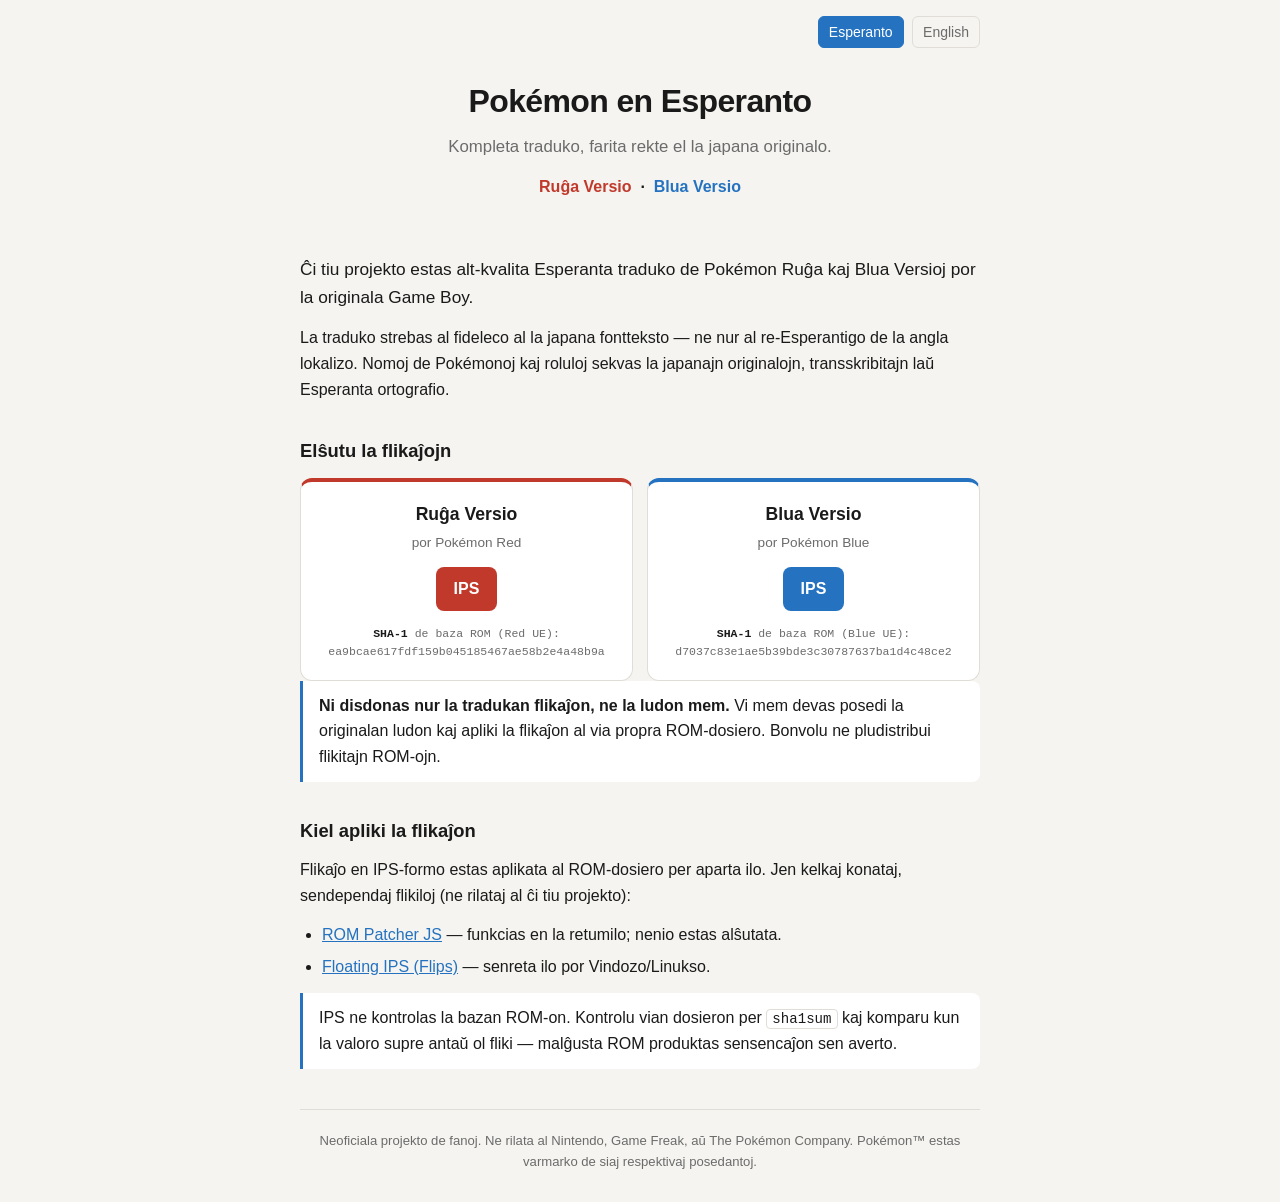
==== index.html @ 096b66b4 "Add files via upload" ====
<!DOCTYPE html>
<html lang="eo">
<head>
<meta charset="utf-8">
<meta name="viewport" content="width=device-width, initial-scale=1">
<title>Pokémon en Esperanto — Ruĝa &amp; Blua Versio</title>
<style>
  :root {
    --bg: #f5f4f0;
    --fg: #1a1a1a;
    --muted: #6b6b6b;
    --card: #ffffff;
    --border: #e0ddd6;
    --red: #c0392b;
    --blue: #2472c0;
    --accent: #2472c0;
  }
  @media (prefers-color-scheme: dark) {
    :root {
      --bg: #16171a;
      --fg: #e8e6e1;
      --muted: #9a978f;
      --card: #1f2125;
      --border: #33353b;
      --red: #e05b4c;
      --blue: #55a0e6;
    }
  }
  * { box-sizing: border-box; }
  html { -webkit-text-size-adjust: 100%; }
  body {
    margin: 0;
    font: 16px/1.6 -apple-system, BlinkMacSystemFont, "Segoe UI", Roboto, Helvetica, Arial, sans-serif;
    background: var(--bg);
    color: var(--fg);
  }
  .wrap { max-width: 720px; margin: 0 auto; padding: 0 20px; }
  a { color: var(--accent); }

  /* language toggle */
  .langbar { text-align: right; padding-top: 16px; }
  .langbar button {
    font: inherit; font-size: 14px; cursor: pointer;
    background: none; border: 1px solid var(--border); color: var(--muted);
    border-radius: 6px; padding: 4px 10px; margin-left: 4px;
  }
  .langbar button[aria-pressed="true"] {
    color: #fff; background: var(--accent); border-color: var(--accent);
  }
  body.lang-eo .en { display: none; }
  body.lang-en .eo { display: none; }

  header { text-align: center; padding: 28px 0 8px; }
  h1 { font-size: 2rem; margin: 0 0 6px; letter-spacing: -0.02em; }
  .tagline { color: var(--muted); font-size: 1.05rem; margin: 0; }
  .versions {
    display: inline-block; margin-top: 14px; font-weight: 600;
  }
  .versions .r { color: var(--red); }
  .versions .b { color: var(--blue); }

  section { margin: 34px 0; }
  h2 { font-size: 1.15rem; margin: 0 0 12px; }
  p { margin: 0 0 14px; }
  .lead { font-size: 1.08rem; }

  /* download cards */
  .downloads { display: grid; gap: 14px; grid-template-columns: 1fr 1fr; }
  @media (max-width: 520px) { .downloads { grid-template-columns: 1fr; } }
  .card {
    border: 1px solid var(--border); background: var(--card);
    border-radius: 12px; padding: 18px; text-align: center;
  }
  .card.red { border-top: 4px solid var(--red); }
  .card.blue { border-top: 4px solid var(--blue); }
  .card h3 { margin: 0 0 4px; font-size: 1.1rem; }
  .card .sub { color: var(--muted); font-size: 0.85rem; margin: 0 0 14px; }
  .dl {
    display: inline-block; text-decoration: none; font-weight: 600;
    color: #fff; border-radius: 8px; padding: 9px 18px;
  }
  .card.red .dl { background: var(--red); }
  .card.blue .dl { background: var(--blue); }
  .hash {
    display: block; margin-top: 14px; font-size: 0.72rem; color: var(--muted);
    word-break: break-all; font-family: ui-monospace, SFMono-Regular, Menlo, monospace;
  }
  .hash b { color: var(--fg); font-weight: 600; }

  ol, ul { margin: 0 0 14px; padding-left: 22px; }
  li { margin-bottom: 6px; }
  code {
    font-family: ui-monospace, SFMono-Regular, Menlo, monospace;
    font-size: 0.88em; background: var(--card);
    border: 1px solid var(--border); border-radius: 4px; padding: 1px 5px;
  }
  .note {
    border-left: 3px solid var(--accent); background: var(--card);
    padding: 12px 16px; border-radius: 0 8px 8px 0; margin: 0 0 14px;
  }
  footer {
    margin: 40px 0 30px; padding-top: 20px; border-top: 1px solid var(--border);
    color: var(--muted); font-size: 0.82rem; text-align: center;
  }
</style>
</head>
<body class="lang-eo">
<div class="wrap">

  <div class="langbar">
    <button id="btn-eo" aria-pressed="true" onclick="setLang('eo')">Esperanto</button>
    <button id="btn-en" aria-pressed="false" onclick="setLang('en')">English</button>
  </div>

  <header>
    <h1>Pokémon en Esperanto</h1>
    <p class="tagline">
      <span class="eo">Kompleta traduko, farita rekte el la japana originalo.</span>
      <span class="en">A complete translation, made directly from the original Japanese.</span>
    </p>
    <p class="versions"><span class="r">Ruĝa Versio</span> &nbsp;·&nbsp; <span class="b">Blua Versio</span></p>
  </header>

  <section>
    <p class="lead">
      <span class="eo">Ĉi tiu projekto estas alt-kvalita Esperanta traduko de
        Pokémon Ruĝa kaj Blua Versioj por la originala Game Boy.</span>
      <span class="en">This project is a high-quality Esperanto translation of
        Pokémon Red and Blue Versions for the original Game Boy.</span>
    </p>
    <p>
      <span class="eo">La traduko strebas al fideleco al la japana fontteksto —
        ne nur al re-Esperantigo de la angla lokalizo. Nomoj de Pokémonoj kaj
        roluloj sekvas la japanajn originalojn, transskribitajn laŭ Esperanta
        ortografio.</span>
      <span class="en">The translation aims for fidelity to the Japanese source
        text — not merely an Esperanto rendering of the English localization.
        Pokémon and character names follow the Japanese originals, transliterated
        into Esperanto orthography.</span>
    </p>
  </section>

  <section>
    <h2><span class="eo">Elŝutu la flikaĵojn</span><span class="en">Download the patches</span></h2>
    <div class="downloads">
      <div class="card red">
        <h3>Ruĝa Versio</h3>
        <p class="sub"><span class="eo">por Pokémon Red</span><span class="en">for Pokémon Red</span></p>
        <a class="dl" href="pokemon-ruga-versio-esperanto.ips" download>IPS</a>
        <span class="hash"><b>SHA-1</b> de baza ROM (Red UE):<br>ea9bcae617fdf159b045185467ae58b2e4a48b9a</span>
      </div>
      <div class="card blue">
        <h3>Blua Versio</h3>
        <p class="sub"><span class="eo">por Pokémon Blue</span><span class="en">for Pokémon Blue</span></p>
        <a class="dl" href="pokemon-blua-versio-esperanto.ips" download>IPS</a>
        <span class="hash"><b>SHA-1</b> de baza ROM (Blue UE):<br>d7037c83e1ae5b39bde3c30787637ba1d4c48ce2</span>
      </div>
    </div>
    <p class="note">
      <span class="eo"><b>Ni disdonas nur la tradukan flikaĵon, ne la ludon mem.</b>
        Vi mem devas posedi la originalan ludon kaj apliki la flikaĵon al via
        propra ROM-dosiero. Bonvolu ne pludistribui flikitajn ROM-ojn.</span>
      <span class="en"><b>We distribute only the translation patch, not the game
        itself.</b> You must own the original game and apply the patch to your own
        ROM file. Please do not redistribute patched ROMs.</span>
    </p>
  </section>

  <section>
    <h2><span class="eo">Kiel apliki la flikaĵon</span><span class="en">How to apply the patch</span></h2>
    <p>
      <span class="eo">Flikaĵo en IPS-formo estas aplikata al ROM-dosiero per
        aparta ilo. Jen kelkaj konataj, sendependaj fliki­loj (ne rilataj al ĉi
        tiu projekto):</span>
      <span class="en">An IPS patch is applied to a ROM file using a separate
        tool. Here are some well-known, independent patchers (not affiliated with
        this project):</span>
    </p>
    <ul>
      <li><a href="https://www.marcrobledo.com/RomPatcher.js/" rel="noopener noreferrer" target="_blank">ROM Patcher JS</a>
        — <span class="eo">funkcias en la retumilo; nenio estas alŝutata.</span><span class="en">runs in your browser; nothing is uploaded.</span></li>
      <li><a href="https://github.com/Alcaro/Flips" rel="noopener noreferrer" target="_blank">Floating IPS (Flips)</a>
        — <span class="eo">senreta ilo por Vindozo/Linukso.</span><span class="en">offline tool for Windows/Linux.</span></li>
    </ul>
    <p class="note">
      <span class="eo">IPS ne kontrolas la bazan ROM-on. Kontrolu vian dosieron
        per <code>sha1sum</code> kaj komparu kun la valoro supre antaŭ ol fliki —
        malĝusta ROM produktas sensencaĵon sen averto.</span>
      <span class="en">IPS does not validate the base ROM. Check your file with
        <code>sha1sum</code> and compare it to the value above before patching — the
        wrong ROM silently produces garbage.</span>
    </p>
  </section>

  <footer>
    <p>
      <span class="eo">Neoficiala projekto de fanoj. Ne rilata al Nintendo,
        Game Freak, aŭ The Pokémon Company.</span>
      <span class="en">Unofficial fan project. Not affiliated with Nintendo,
        Game Freak, or The Pokémon Company.</span>
      Pokémon™ <span class="eo">estas varmarko de siaj respektivaj posedantoj.</span><span class="en">is a trademark of its respective owners.</span>
    </p>
  </footer>

</div>
<script>
  function setLang(l) {
    document.body.className = 'lang-' + l;
    document.documentElement.lang = l;
    document.getElementById('btn-eo').setAttribute('aria-pressed', l === 'eo');
    document.getElementById('btn-en').setAttribute('aria-pressed', l === 'en');
    try { localStorage.setItem('lang', l); } catch (e) {}
  }
  try {
    var saved = localStorage.getItem('lang');
    if (saved === 'en') setLang('en');
  } catch (e) {}
</script>
</body>
</html>
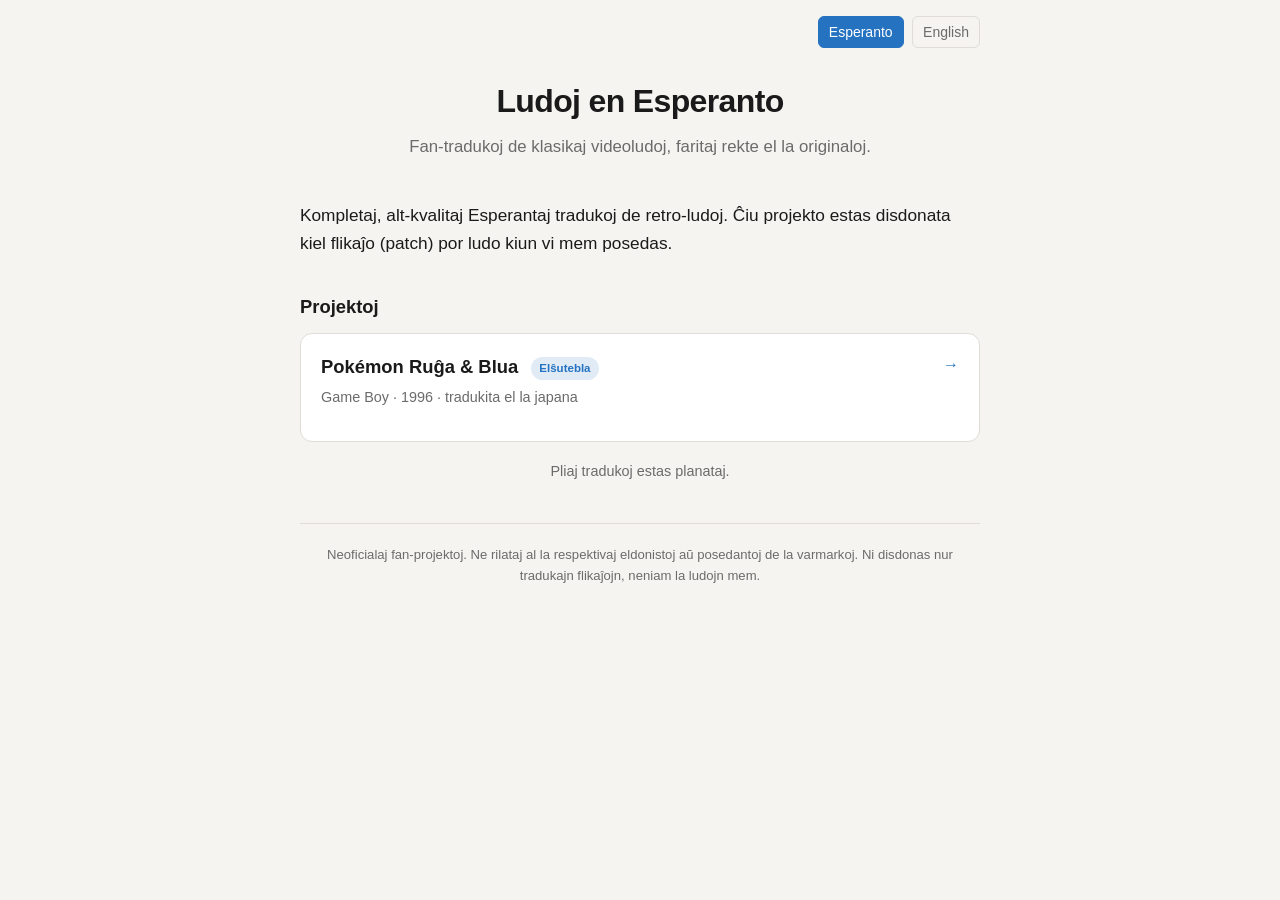
==== commit 91d13a3d: "Restructure into multi-project hub (assets, pokemon_g1/) Replaces the flat single-page layout with a" ====
--- a/index.html
+++ b/index.html
@@ -3,106 +3,8 @@
 <head>
 <meta charset="utf-8">
 <meta name="viewport" content="width=device-width, initial-scale=1">
-<title>Pokémon en Esperanto — Ruĝa &amp; Blua Versio</title>
-<style>
-  :root {
-    --bg: #f5f4f0;
-    --fg: #1a1a1a;
-    --muted: #6b6b6b;
-    --card: #ffffff;
-    --border: #e0ddd6;
-    --red: #c0392b;
-    --blue: #2472c0;
-    --accent: #2472c0;
-  }
-  @media (prefers-color-scheme: dark) {
-    :root {
-      --bg: #16171a;
-      --fg: #e8e6e1;
-      --muted: #9a978f;
-      --card: #1f2125;
-      --border: #33353b;
-      --red: #e05b4c;
-      --blue: #55a0e6;
-    }
-  }
-  * { box-sizing: border-box; }
-  html { -webkit-text-size-adjust: 100%; }
-  body {
-    margin: 0;
-    font: 16px/1.6 -apple-system, BlinkMacSystemFont, "Segoe UI", Roboto, Helvetica, Arial, sans-serif;
-    background: var(--bg);
-    color: var(--fg);
-  }
-  .wrap { max-width: 720px; margin: 0 auto; padding: 0 20px; }
-  a { color: var(--accent); }
-
-  /* language toggle */
-  .langbar { text-align: right; padding-top: 16px; }
-  .langbar button {
-    font: inherit; font-size: 14px; cursor: pointer;
-    background: none; border: 1px solid var(--border); color: var(--muted);
-    border-radius: 6px; padding: 4px 10px; margin-left: 4px;
-  }
-  .langbar button[aria-pressed="true"] {
-    color: #fff; background: var(--accent); border-color: var(--accent);
-  }
-  body.lang-eo .en { display: none; }
-  body.lang-en .eo { display: none; }
-
-  header { text-align: center; padding: 28px 0 8px; }
-  h1 { font-size: 2rem; margin: 0 0 6px; letter-spacing: -0.02em; }
-  .tagline { color: var(--muted); font-size: 1.05rem; margin: 0; }
-  .versions {
-    display: inline-block; margin-top: 14px; font-weight: 600;
-  }
-  .versions .r { color: var(--red); }
-  .versions .b { color: var(--blue); }
-
-  section { margin: 34px 0; }
-  h2 { font-size: 1.15rem; margin: 0 0 12px; }
-  p { margin: 0 0 14px; }
-  .lead { font-size: 1.08rem; }
-
-  /* download cards */
-  .downloads { display: grid; gap: 14px; grid-template-columns: 1fr 1fr; }
-  @media (max-width: 520px) { .downloads { grid-template-columns: 1fr; } }
-  .card {
-    border: 1px solid var(--border); background: var(--card);
-    border-radius: 12px; padding: 18px; text-align: center;
-  }
-  .card.red { border-top: 4px solid var(--red); }
-  .card.blue { border-top: 4px solid var(--blue); }
-  .card h3 { margin: 0 0 4px; font-size: 1.1rem; }
-  .card .sub { color: var(--muted); font-size: 0.85rem; margin: 0 0 14px; }
-  .dl {
-    display: inline-block; text-decoration: none; font-weight: 600;
-    color: #fff; border-radius: 8px; padding: 9px 18px;
-  }
-  .card.red .dl { background: var(--red); }
-  .card.blue .dl { background: var(--blue); }
-  .hash {
-    display: block; margin-top: 14px; font-size: 0.72rem; color: var(--muted);
-    word-break: break-all; font-family: ui-monospace, SFMono-Regular, Menlo, monospace;
-  }
-  .hash b { color: var(--fg); font-weight: 600; }
-
-  ol, ul { margin: 0 0 14px; padding-left: 22px; }
-  li { margin-bottom: 6px; }
-  code {
-    font-family: ui-monospace, SFMono-Regular, Menlo, monospace;
-    font-size: 0.88em; background: var(--card);
-    border: 1px solid var(--border); border-radius: 4px; padding: 1px 5px;
-  }
-  .note {
-    border-left: 3px solid var(--accent); background: var(--card);
-    padding: 12px 16px; border-radius: 0 8px 8px 0; margin: 0 0 14px;
-  }
-  footer {
-    margin: 40px 0 30px; padding-top: 20px; border-top: 1px solid var(--border);
-    color: var(--muted); font-size: 0.82rem; text-align: center;
-  }
-</style>
+<title>Ludoj en Esperanto</title>
+<link rel="stylesheet" href="assets/style.css">
 </head>
 <body class="lang-eo">
 <div class="wrap">
@@ -113,108 +15,51 @@
   </div>
 
   <header>
-    <h1>Pokémon en Esperanto</h1>
+    <h1>Ludoj en Esperanto</h1>
     <p class="tagline">
-      <span class="eo">Kompleta traduko, farita rekte el la japana originalo.</span>
-      <span class="en">A complete translation, made directly from the original Japanese.</span>
+      <span class="eo">Fan-tradukoj de klasikaj videoludoj, faritaj rekte el la originaloj.</span>
+      <span class="en">Fan translations of classic video games, made directly from the originals.</span>
     </p>
-    <p class="versions"><span class="r">Ruĝa Versio</span> &nbsp;·&nbsp; <span class="b">Blua Versio</span></p>
   </header>
 
   <section>
     <p class="lead">
-      <span class="eo">Ĉi tiu projekto estas alt-kvalita Esperanta traduko de
-        Pokémon Ruĝa kaj Blua Versioj por la originala Game Boy.</span>
-      <span class="en">This project is a high-quality Esperanto translation of
-        Pokémon Red and Blue Versions for the original Game Boy.</span>
-    </p>
-    <p>
-      <span class="eo">La traduko strebas al fideleco al la japana fontteksto —
-        ne nur al re-Esperantigo de la angla lokalizo. Nomoj de Pokémonoj kaj
-        roluloj sekvas la japanajn originalojn, transskribitajn laŭ Esperanta
-        ortografio.</span>
-      <span class="en">The translation aims for fidelity to the Japanese source
-        text — not merely an Esperanto rendering of the English localization.
-        Pokémon and character names follow the Japanese originals, transliterated
-        into Esperanto orthography.</span>
+      <span class="eo">Kompletaj, alt-kvalitaj Esperantaj tradukoj de retro-ludoj.
+        Ĉiu projekto estas disdonata kiel flikaĵo (patch) por ludo kiun vi mem posedas.</span>
+      <span class="en">Complete, high-quality Esperanto translations of retro games.
+        Each project is distributed as a patch for a game you already own.</span>
     </p>
   </section>
 
   <section>
-    <h2><span class="eo">Elŝutu la flikaĵojn</span><span class="en">Download the patches</span></h2>
-    <div class="downloads">
-      <div class="card red">
-        <h3>Ruĝa Versio</h3>
-        <p class="sub"><span class="eo">por Pokémon Red</span><span class="en">for Pokémon Red</span></p>
-        <a class="dl" href="pokemon-ruga-versio-esperanto.ips" download>IPS</a>
-        <span class="hash"><b>SHA-1</b> de baza ROM (Red UE):<br>ea9bcae617fdf159b045185467ae58b2e4a48b9a</span>
-      </div>
-      <div class="card blue">
-        <h3>Blua Versio</h3>
-        <p class="sub"><span class="eo">por Pokémon Blue</span><span class="en">for Pokémon Blue</span></p>
-        <a class="dl" href="pokemon-blua-versio-esperanto.ips" download>IPS</a>
-        <span class="hash"><b>SHA-1</b> de baza ROM (Blue UE):<br>d7037c83e1ae5b39bde3c30787637ba1d4c48ce2</span>
-      </div>
+    <h2><span class="eo">Projektoj</span><span class="en">Projects</span></h2>
+    <div class="projects">
+
+      <a class="project" href="pokemon_g1/">
+        <span class="go">→</span>
+        <h3>Pokémon Ruĝa &amp; Blua <span class="badge ready"><span class="eo">Elŝutebla</span><span class="en">Available</span></span></h3>
+        <p class="meta">Game Boy · 1996 · <span class="eo">tradukita el la japana</span><span class="en">translated from Japanese</span></p>
+      </a>
+
     </div>
-    <p class="note">
-      <span class="eo"><b>Ni disdonas nur la tradukan flikaĵon, ne la ludon mem.</b>
-        Vi mem devas posedi la originalan ludon kaj apliki la flikaĵon al via
-        propra ROM-dosiero. Bonvolu ne pludistribui flikitajn ROM-ojn.</span>
-      <span class="en"><b>We distribute only the translation patch, not the game
-        itself.</b> You must own the original game and apply the patch to your own
-        ROM file. Please do not redistribute patched ROMs.</span>
-    </p>
-  </section>
-
-  <section>
-    <h2><span class="eo">Kiel apliki la flikaĵon</span><span class="en">How to apply the patch</span></h2>
-    <p>
-      <span class="eo">Flikaĵo en IPS-formo estas aplikata al ROM-dosiero per
-        aparta ilo. Jen kelkaj konataj, sendependaj fliki­loj (ne rilataj al ĉi
-        tiu projekto):</span>
-      <span class="en">An IPS patch is applied to a ROM file using a separate
-        tool. Here are some well-known, independent patchers (not affiliated with
-        this project):</span>
-    </p>
-    <ul>
-      <li><a href="https://www.marcrobledo.com/RomPatcher.js/" rel="noopener noreferrer" target="_blank">ROM Patcher JS</a>
-        — <span class="eo">funkcias en la retumilo; nenio estas alŝutata.</span><span class="en">runs in your browser; nothing is uploaded.</span></li>
-      <li><a href="https://github.com/Alcaro/Flips" rel="noopener noreferrer" target="_blank">Floating IPS (Flips)</a>
-        — <span class="eo">senreta ilo por Vindozo/Linukso.</span><span class="en">offline tool for Windows/Linux.</span></li>
-    </ul>
-    <p class="note">
-      <span class="eo">IPS ne kontrolas la bazan ROM-on. Kontrolu vian dosieron
-        per <code>sha1sum</code> kaj komparu kun la valoro supre antaŭ ol fliki —
-        malĝusta ROM produktas sensencaĵon sen averto.</span>
-      <span class="en">IPS does not validate the base ROM. Check your file with
-        <code>sha1sum</code> and compare it to the value above before patching — the
-        wrong ROM silently produces garbage.</span>
+    <p class="center" style="color:var(--muted);font-size:0.9rem;margin-top:18px;">
+      <span class="eo">Pliaj tradukoj estas planataj.</span>
+      <span class="en">More translations are planned.</span>
     </p>
   </section>
 
   <footer>
     <p>
-      <span class="eo">Neoficiala projekto de fanoj. Ne rilata al Nintendo,
-        Game Freak, aŭ The Pokémon Company.</span>
-      <span class="en">Unofficial fan project. Not affiliated with Nintendo,
-        Game Freak, or The Pokémon Company.</span>
-      Pokémon™ <span class="eo">estas varmarko de siaj respektivaj posedantoj.</span><span class="en">is a trademark of its respective owners.</span>
+      <span class="eo">Neoficialaj fan-projektoj. Ne rilataj al la respektivaj
+        eldonistoj aŭ posedantoj de la varmarkoj. Ni disdonas nur tradukajn
+        flikaĵojn, neniam la ludojn mem.</span>
+      <span class="en">Unofficial fan projects. Not affiliated with the respective
+        publishers or trademark owners. We distribute only translation patches,
+        never the games themselves.</span>
     </p>
   </footer>
 
 </div>
-<script>
-  function setLang(l) {
-    document.body.className = 'lang-' + l;
-    document.documentElement.lang = l;
-    document.getElementById('btn-eo').setAttribute('aria-pressed', l === 'eo');
-    document.getElementById('btn-en').setAttribute('aria-pressed', l === 'en');
-    try { localStorage.setItem('lang', l); } catch (e) {}
-  }
-  try {
-    var saved = localStorage.getItem('lang');
-    if (saved === 'en') setLang('en');
-  } catch (e) {}
-</script>
+<script src="assets/site.js"></script>
 </body>
 </html>
--- a/assets/style.css
+++ b/assets/style.css
@@ -0,0 +1,118 @@
+/* Shared theme for the Esperanto game-translation hub.
+   Used by the hub landing page and every per-project page. */
+:root {
+  --bg: #f5f4f0;
+  --fg: #1a1a1a;
+  --muted: #6b6b6b;
+  --card: #ffffff;
+  --border: #e0ddd6;
+  --red: #c0392b;
+  --blue: #2472c0;
+  --accent: #2472c0;
+}
+@media (prefers-color-scheme: dark) {
+  :root {
+    --bg: #16171a;
+    --fg: #e8e6e1;
+    --muted: #9a978f;
+    --card: #1f2125;
+    --border: #33353b;
+    --red: #e05b4c;
+    --blue: #55a0e6;
+    --accent: #55a0e6;
+  }
+}
+* { box-sizing: border-box; }
+html { -webkit-text-size-adjust: 100%; }
+body {
+  margin: 0;
+  font: 16px/1.6 -apple-system, BlinkMacSystemFont, "Segoe UI", Roboto, Helvetica, Arial, sans-serif;
+  background: var(--bg);
+  color: var(--fg);
+}
+.wrap { max-width: 720px; margin: 0 auto; padding: 0 20px; }
+a { color: var(--accent); }
+
+/* language toggle */
+.langbar { text-align: right; padding-top: 16px; }
+.langbar button {
+  font: inherit; font-size: 14px; cursor: pointer;
+  background: none; border: 1px solid var(--border); color: var(--muted);
+  border-radius: 6px; padding: 4px 10px; margin-left: 4px;
+}
+.langbar button[aria-pressed="true"] {
+  color: #fff; background: var(--accent); border-color: var(--accent);
+}
+body.lang-eo .en { display: none; }
+body.lang-en .eo { display: none; }
+
+/* back link */
+.back { display: inline-block; margin: 14px 0 0; font-size: 0.9rem; color: var(--muted); text-decoration: none; }
+.back:hover { color: var(--accent); }
+
+header { text-align: center; padding: 28px 0 8px; }
+h1 { font-size: 2rem; margin: 0 0 6px; letter-spacing: -0.02em; }
+.tagline { color: var(--muted); font-size: 1.05rem; margin: 0; }
+
+section { margin: 34px 0; }
+h2 { font-size: 1.15rem; margin: 0 0 12px; }
+p { margin: 0 0 14px; }
+.lead { font-size: 1.08rem; }
+.center { text-align: center; }
+
+/* project list (hub) */
+.projects { display: grid; gap: 14px; }
+.project {
+  display: block; text-decoration: none; color: inherit;
+  border: 1px solid var(--border); background: var(--card);
+  border-radius: 12px; padding: 18px 20px; transition: border-color 0.15s;
+}
+.project:hover { border-color: var(--accent); }
+.project h3 { margin: 0 0 4px; font-size: 1.15rem; }
+.project .meta { color: var(--muted); font-size: 0.9rem; }
+.project .go { float: right; color: var(--accent); font-weight: 600; }
+.badge {
+  display: inline-block; font-size: 0.72rem; font-weight: 600;
+  padding: 2px 8px; border-radius: 20px; vertical-align: middle; margin-left: 8px;
+}
+.badge.ready { background: rgba(39,114,192,0.14); color: var(--accent); }
+.badge.planned { background: var(--border); color: var(--muted); }
+
+/* download cards (project pages) */
+.downloads { display: grid; gap: 14px; grid-template-columns: 1fr 1fr; }
+@media (max-width: 520px) { .downloads { grid-template-columns: 1fr; } }
+.card {
+  border: 1px solid var(--border); background: var(--card);
+  border-radius: 12px; padding: 18px; text-align: center;
+}
+.card.red { border-top: 4px solid var(--red); }
+.card.blue { border-top: 4px solid var(--blue); }
+.card h3 { margin: 0 0 4px; font-size: 1.1rem; }
+.card .sub { color: var(--muted); font-size: 0.85rem; margin: 0 0 14px; }
+.dl {
+  display: inline-block; text-decoration: none; font-weight: 600;
+  color: #fff; border-radius: 8px; padding: 9px 18px; background: var(--accent);
+}
+.card.red .dl { background: var(--red); }
+.card.blue .dl { background: var(--blue); }
+.hash {
+  display: block; margin-top: 14px; font-size: 0.72rem; color: var(--muted);
+  word-break: break-all; font-family: ui-monospace, SFMono-Regular, Menlo, monospace;
+}
+.hash b { color: var(--fg); font-weight: 600; }
+
+ol, ul { margin: 0 0 14px; padding-left: 22px; }
+li { margin-bottom: 6px; }
+code {
+  font-family: ui-monospace, SFMono-Regular, Menlo, monospace;
+  font-size: 0.88em; background: var(--card);
+  border: 1px solid var(--border); border-radius: 4px; padding: 1px 5px;
+}
+.note {
+  border-left: 3px solid var(--accent); background: var(--card);
+  padding: 12px 16px; border-radius: 0 8px 8px 0; margin: 0 0 14px;
+}
+footer {
+  margin: 40px 0 30px; padding-top: 20px; border-top: 1px solid var(--border);
+  color: var(--muted); font-size: 0.82rem; text-align: center;
+}
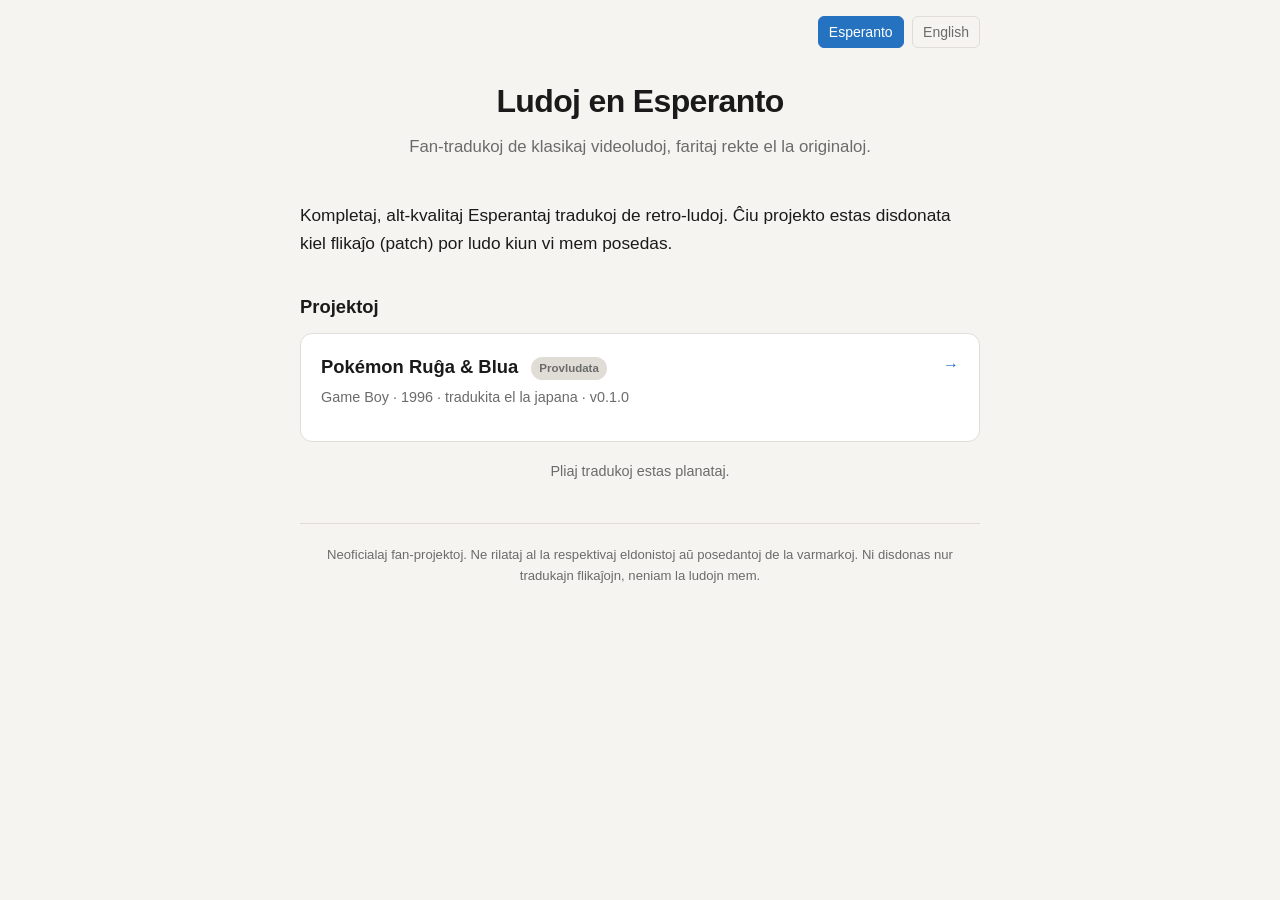
==== commit 44945291: "Show version, status, and changelog (from version.js) Project page renders a version line + changelo" ====
--- a/index.html
+++ b/index.html
@@ -37,8 +37,8 @@
 
       <a class="project" href="pokemon_g1/">
         <span class="go">→</span>
-        <h3>Pokémon Ruĝa &amp; Blua <span class="badge ready"><span class="eo">Elŝutebla</span><span class="en">Available</span></span></h3>
-        <p class="meta">Game Boy · 1996 · <span class="eo">tradukita el la japana</span><span class="en">translated from Japanese</span></p>
+        <h3>Pokémon Ruĝa &amp; Blua <span class="badge ready" id="pg1-badge"><span class="eo">Elŝutebla</span><span class="en">Available</span></span></h3>
+        <p class="meta">Game Boy · 1996 · <span class="eo">tradukita el la japana</span><span class="en">translated from Japanese</span><span id="pg1-version"></span></p>
       </a>
 
     </div>
@@ -60,6 +60,21 @@
   </footer>
 
 </div>
+<script src="pokemon_g1/version.js"></script>
 <script src="assets/site.js"></script>
+<script>
+(function () {
+  var d = (window.EO_VERSIONS || {})["pokemon_g1"];
+  if (!d) return;
+  var sl = parseInt(d.version, 10) >= 1 ? ["Kompleta", "Complete"] : ["Provludata", "Playtesting"];
+  var badge = document.getElementById("pg1-badge");
+  if (badge) {
+    badge.className = "badge " + (parseInt(d.version, 10) >= 1 ? "ready" : "planned");
+    badge.innerHTML = "<span class=\"eo\">" + sl[0] + "</span><span class=\"en\">" + sl[1] + "</span>";
+  }
+  var ver = document.getElementById("pg1-version");
+  if (ver) ver.textContent = " · v" + d.version;
+})();
+</script>
 </body>
 </html>
--- a/assets/style.css
+++ b/assets/style.css
@@ -54,6 +54,12 @@
 h1 { font-size: 2rem; margin: 0 0 6px; letter-spacing: -0.02em; }
 .tagline { color: var(--muted); font-size: 1.05rem; margin: 0; }
 
+.version-line { color: var(--muted); font-size: 0.85rem; margin: 8px 0 0; }
+.cl-entry { margin-bottom: 16px; }
+.cl-entry h3 { font-size: 1rem; margin: 0 0 4px; }
+.cl-entry .cl-date { color: var(--muted); font-weight: 400; font-size: 0.85rem; }
+.cl-entry ul { margin: 0; }
+
 section { margin: 34px 0; }
 h2 { font-size: 1.15rem; margin: 0 0 12px; }
 p { margin: 0 0 14px; }
@@ -79,7 +85,7 @@
 .badge.planned { background: var(--border); color: var(--muted); }
 
 /* download cards (project pages) */
-.downloads { display: grid; gap: 14px; grid-template-columns: 1fr 1fr; }
+.downloads { display: grid; gap: 14px; grid-template-columns: 1fr 1fr; margin-bottom: 20px; }
 @media (max-width: 520px) { .downloads { grid-template-columns: 1fr; } }
 .card {
   border: 1px solid var(--border); background: var(--card);
